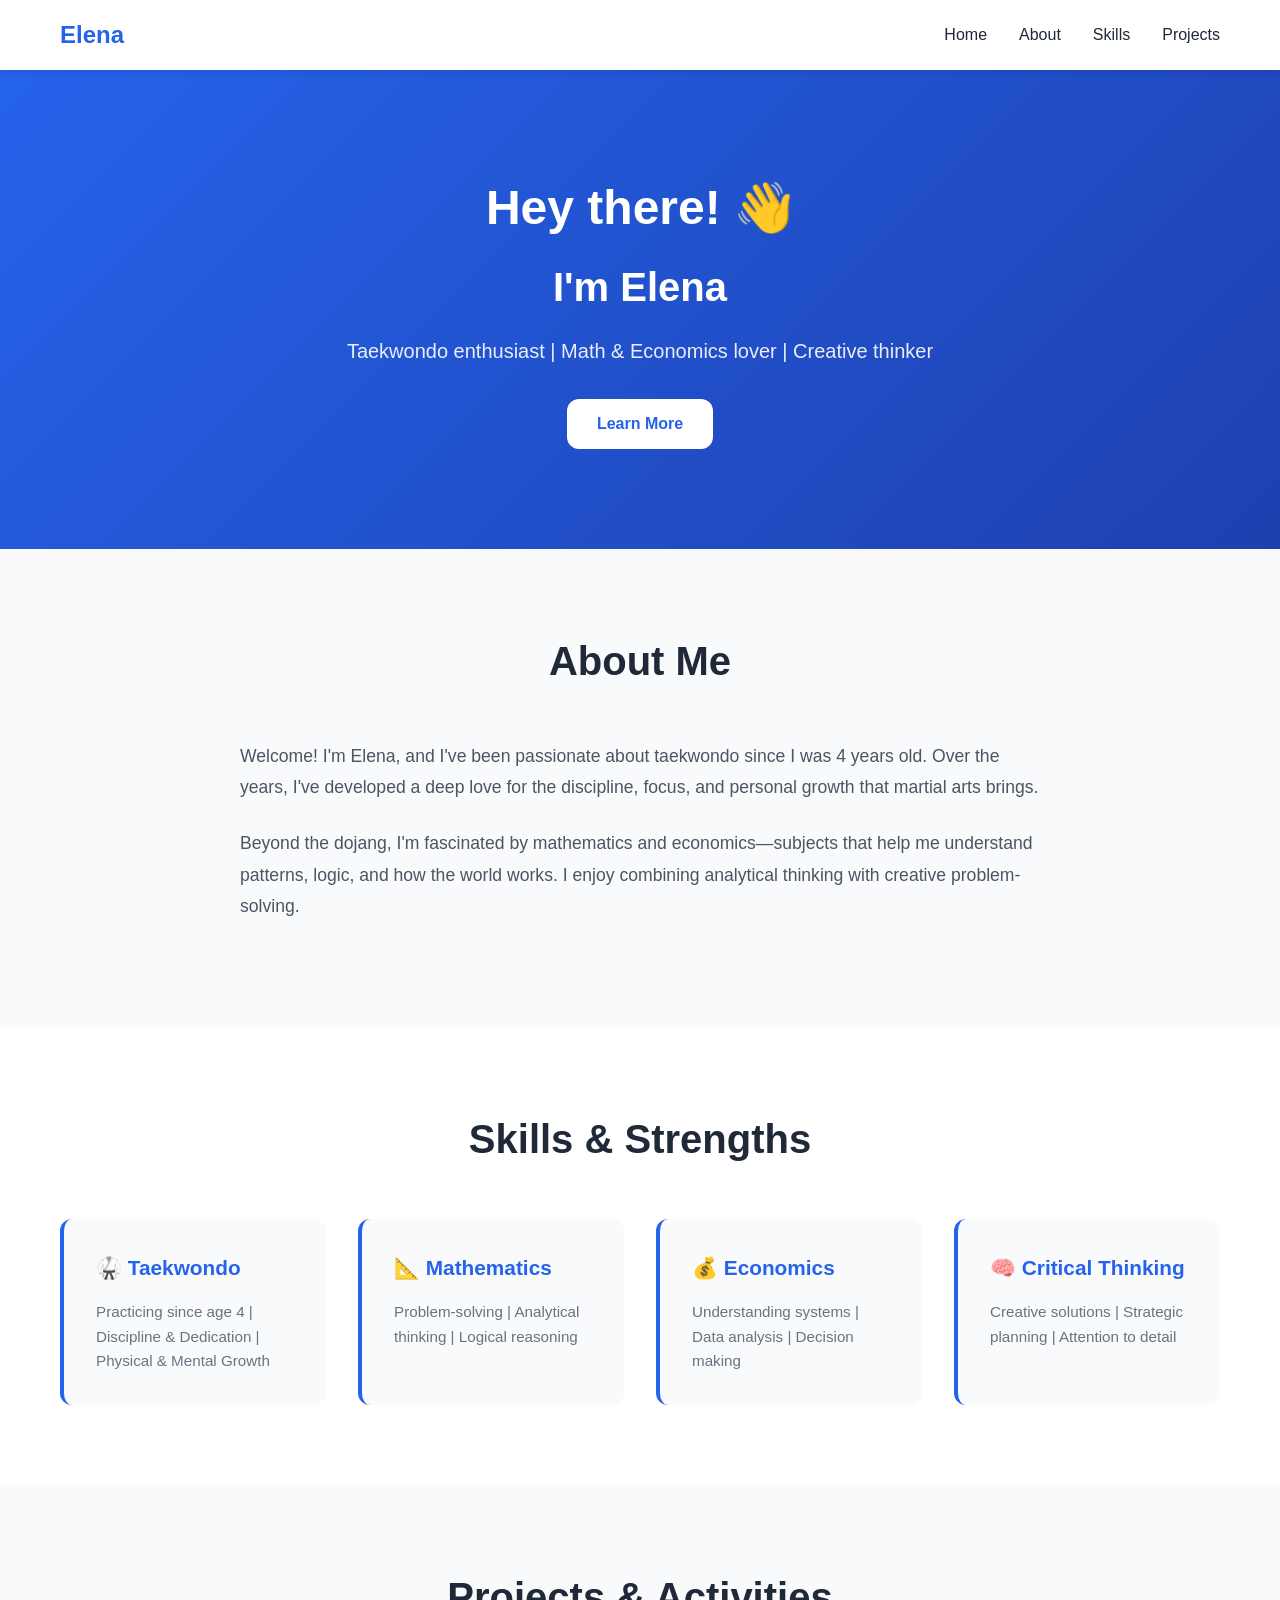
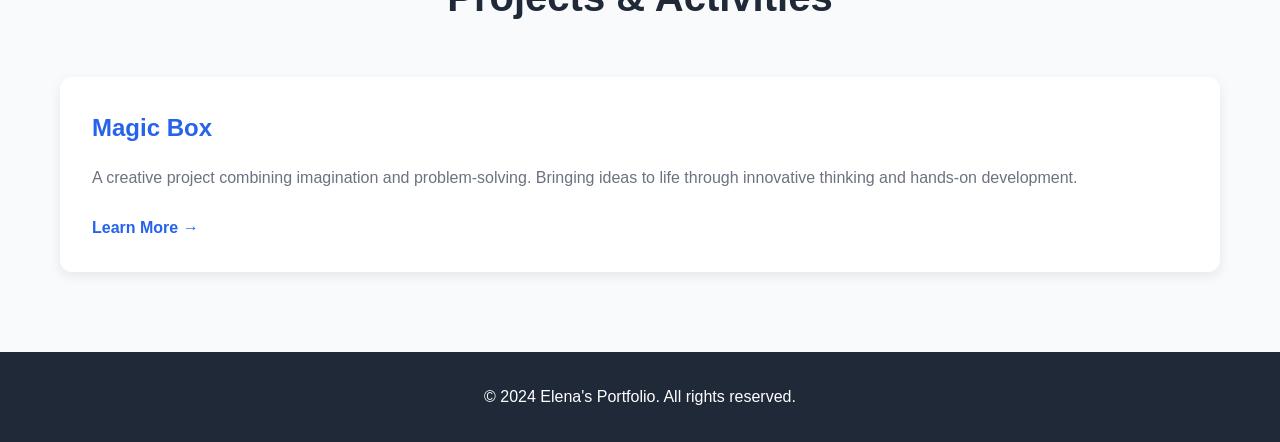
==== index.html @ a6759eb2 "Add Elena's modern portfolio website" ====
<!DOCTYPE html>
<html lang="en">
<head>
    <meta charset="UTF-8">
    <meta name="viewport" content="width=device-width, initial-scale=1.0">
    <title>Elena - Portfolio</title>
    <link rel="stylesheet" href="styles.css">
</head>
<body>
    <nav class="navbar">
        <div class="container">
            <div class="logo">Elena</div>
            <ul class="nav-links">
                <li><a href="#home">Home</a></li>
                <li><a href="#about">About</a></li>
                <li><a href="#skills">Skills</a></li>
                <li><a href="#projects">Projects</a></li>
            </ul>
        </div>
    </nav>

    <section id="home" class="hero">
        <div class="container">
            <div class="hero-content">
                <h1>Hey there! 👋</h1>
                <h2>I'm Elena</h2>
                <p>Taekwondo enthusiast | Math & Economics lover | Creative thinker</p>
                <a href="#about" class="cta-button">Learn More</a>
            </div>
        </div>
    </section>

    <section id="about" class="about">
        <div class="container">
            <h2>About Me</h2>
            <div class="about-content">
                <div class="about-text">
                    <p>Welcome! I'm Elena, and I've been passionate about taekwondo since I was 4 years old. Over the years, I've developed a deep love for the discipline, focus, and personal growth that martial arts brings.</p>
                    <p>Beyond the dojang, I'm fascinated by mathematics and economics—subjects that help me understand patterns, logic, and how the world works. I enjoy combining analytical thinking with creative problem-solving.</p>
                </div>
            </div>
        </div>
    </section>

    <section id="skills" class="skills">
        <div class="container">
            <h2>Skills & Strengths</h2>
            <div class="skills-grid">
                <div class="skill-card">
                    <h3>🥋 Taekwondo</h3>
                    <p>Practicing since age 4 | Discipline & Dedication | Physical & Mental Growth</p>
                </div>
                <div class="skill-card">
                    <h3>📐 Mathematics</h3>
                    <p>Problem-solving | Analytical thinking | Logical reasoning</p>
                </div>
                <div class="skill-card">
                    <h3>💰 Economics</h3>
                    <p>Understanding systems | Data analysis | Decision making</p>
                </div>
                <div class="skill-card">
                    <h3>🧠 Critical Thinking</h3>
                    <p>Creative solutions | Strategic planning | Attention to detail</p>
                </div>
            </div>
        </div>
    </section>

    <section id="projects" class="projects">
        <div class="container">
            <h2>Projects & Activities</h2>
            <div class="projects-grid">
                <div class="project-card">
                    <h3>Magic Box</h3>
                    <p>A creative project combining imagination and problem-solving. Bringing ideas to life through innovative thinking and hands-on development.</p>
                    <a href="#" class="project-link">Learn More →</a>
                </div>
            </div>
        </div>
    </section>

    <footer class="footer">
        <div class="container">
            <p>&copy; 2024 Elena's Portfolio. All rights reserved.</p>
        </div>
    </footer>
</body>
</html>
---- styles.css ----
* {
    margin: 0;
    padding: 0;
    box-sizing: border-box;
}

:root {
    --primary-color: #2563eb;
    --secondary-color: #1e40af;
    --text-color: #1f2937;
    --light-bg: #f9fafb;
    --white: #ffffff;
    --border-radius: 12px;
}

body {
    font-family: 'Segoe UI', Tahoma, Geneva, Verdana, sans-serif;
    line-height: 1.6;
    color: var(--text-color);
    background-color: var(--white);
}

.container {
    max-width: 1200px;
    margin: 0 auto;
    padding: 0 20px;
}

/* Navbar */
.navbar {
    background: var(--white);
    box-shadow: 0 2px 8px rgba(0, 0, 0, 0.1);
    position: sticky;
    top: 0;
    z-index: 100;
}

.navbar .container {
    display: flex;
    justify-content: space-between;
    align-items: center;
    padding: 1rem 20px;
}

.logo {
    font-size: 1.5rem;
    font-weight: bold;
    color: var(--primary-color);
}

.nav-links {
    display: flex;
    list-style: none;
    gap: 2rem;
}

.nav-links a {
    text-decoration: none;
    color: var(--text-color);
    font-weight: 500;
    transition: color 0.3s ease;
}

.nav-links a:hover {
    color: var(--primary-color);
}

/* Hero Section */
.hero {
    background: linear-gradient(135deg, var(--primary-color) 0%, var(--secondary-color) 100%);
    color: var(--white);
    padding: 100px 20px;
    text-align: center;
}

.hero-content h1 {
    font-size: 3rem;
    margin-bottom: 0.5rem;
    animation: fadeInUp 0.8s ease;
}

.hero-content h2 {
    font-size: 2.5rem;
    margin-bottom: 1rem;
    animation: fadeInUp 0.8s ease 0.2s backwards;
}

.hero-content p {
    font-size: 1.25rem;
    margin-bottom: 2rem;
    animation: fadeInUp 0.8s ease 0.4s backwards;
    opacity: 0.9;
}

.cta-button {
    display: inline-block;
    background: var(--white);
    color: var(--primary-color);
    padding: 12px 30px;
    border-radius: var(--border-radius);
    text-decoration: none;
    font-weight: 600;
    transition: transform 0.3s ease, box-shadow 0.3s ease;
    animation: fadeInUp 0.8s ease 0.6s backwards;
}

.cta-button:hover {
    transform: translateY(-3px);
    box-shadow: 0 10px 20px rgba(0, 0, 0, 0.2);
}

/* About Section */
.about {
    padding: 80px 20px;
    background: var(--light-bg);
}

.about h2,
.skills h2,
.projects h2 {
    font-size: 2.5rem;
    margin-bottom: 3rem;
    text-align: center;
    color: var(--text-color);
}

.about-content {
    max-width: 800px;
    margin: 0 auto;
}

.about-text p {
    font-size: 1.1rem;
    margin-bottom: 1.5rem;
    line-height: 1.8;
    color: #4b5563;
}

/* Skills Section */
.skills {
    padding: 80px 20px;
    background: var(--white);
}

.skills-grid {
    display: grid;
    grid-template-columns: repeat(auto-fit, minmax(250px, 1fr));
    gap: 2rem;
}

.skill-card {
    background: var(--light-bg);
    padding: 2rem;
    border-radius: var(--border-radius);
    border-left: 4px solid var(--primary-color);
    transition: transform 0.3s ease, box-shadow 0.3s ease;
}

.skill-card:hover {
    transform: translateY(-5px);
    box-shadow: 0 10px 30px rgba(0, 0, 0, 0.1);
}

.skill-card h3 {
    color: var(--primary-color);
    margin-bottom: 1rem;
    font-size: 1.3rem;
}

.skill-card p {
    color: #6b7280;
    font-size: 0.95rem;
    line-height: 1.6;
}

/* Projects Section */
.projects {
    padding: 80px 20px;
    background: var(--light-bg);
}

.projects-grid {
    display: grid;
    grid-template-columns: repeat(auto-fit, minmax(300px, 1fr));
    gap: 2rem;
}

.project-card {
    background: var(--white);
    padding: 2rem;
    border-radius: var(--border-radius);
    box-shadow: 0 4px 12px rgba(0, 0, 0, 0.08);
    transition: transform 0.3s ease, box-shadow 0.3s ease;
}

.project-card:hover {
    transform: translateY(-8px);
    box-shadow: 0 12px 24px rgba(0, 0, 0, 0.15);
}

.project-card h3 {
    color: var(--primary-color);
    margin-bottom: 1rem;
    font-size: 1.5rem;
}

.project-card p {
    color: #6b7280;
    margin-bottom: 1.5rem;
    line-height: 1.7;
}

.project-link {
    color: var(--primary-color);
    text-decoration: none;
    font-weight: 600;
    transition: color 0.3s ease;
}

.project-link:hover {
    color: var(--secondary-color);
}

/* Footer */
.footer {
    background: var(--text-color);
    color: var(--white);
    text-align: center;
    padding: 2rem 20px;
}

/* Animations */
@keyframes fadeInUp {
    from {
        opacity: 0;
        transform: translateY(30px);
    }
    to {
        opacity: 1;
        transform: translateY(0);
    }
}

/* Responsive */
@media (max-width: 768px) {
    .nav-links {
        gap: 1rem;
    }

    .hero-content h1 {
        font-size: 2rem;
    }

    .hero-content h2 {
        font-size: 1.5rem;
    }

    .about h2,
    .skills h2,
    .projects h2 {
        font-size: 2rem;
    }

    .skills-grid,
    .projects-grid {
        grid-template-columns: 1fr;
    }
}
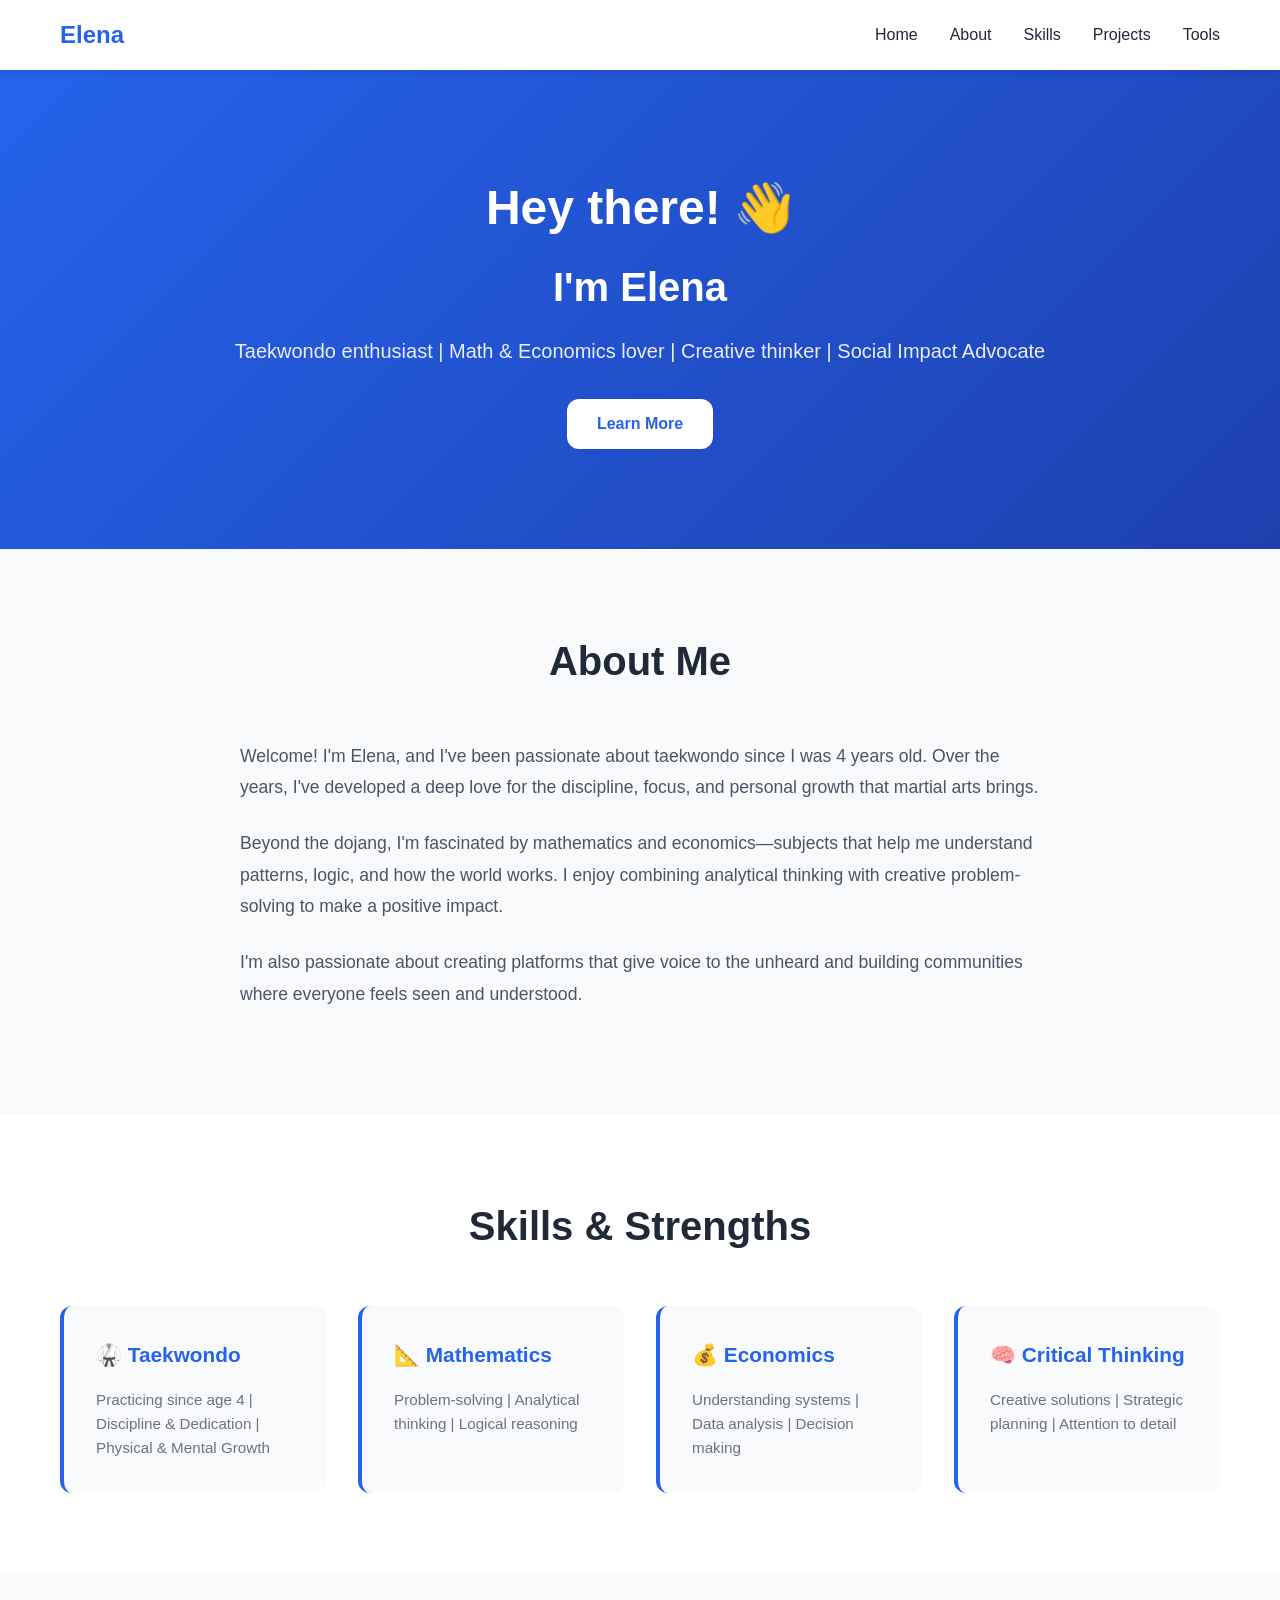
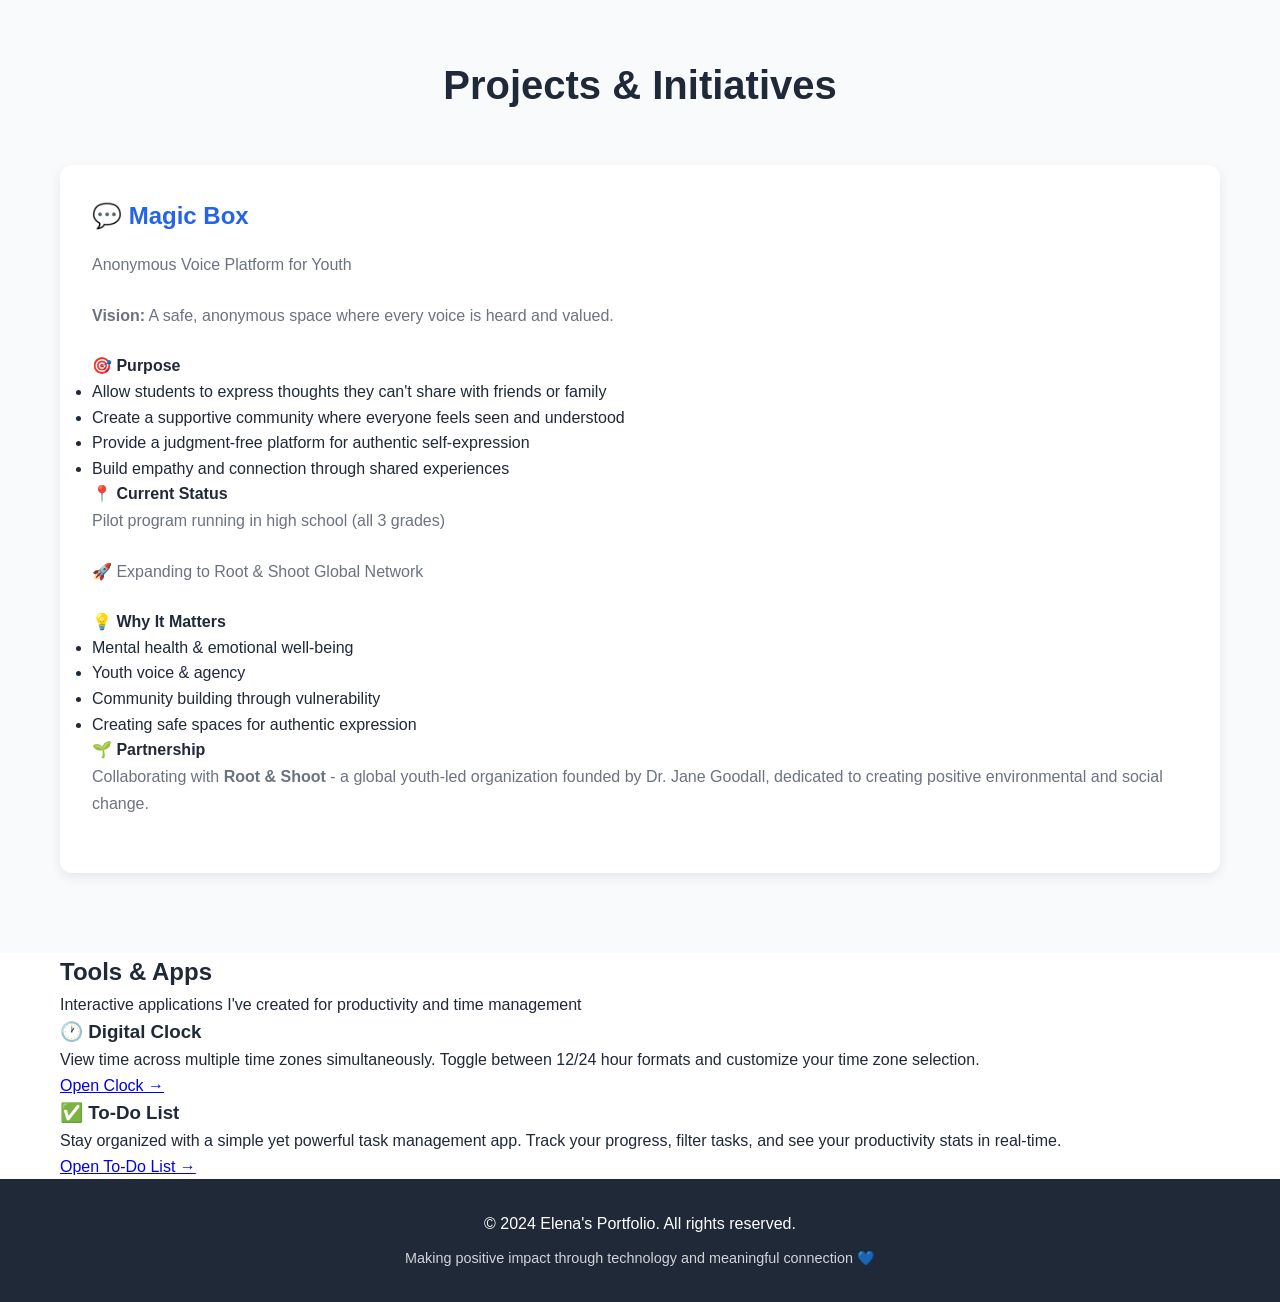
==== commit 0d927d94: "Update portfolio with detailed Magic Box project description and add tools section" ====
--- a/index.html
+++ b/index.html
@@ -15,6 +15,7 @@
                 <li><a href="#about">About</a></li>
                 <li><a href="#skills">Skills</a></li>
                 <li><a href="#projects">Projects</a></li>
+                <li><a href="#tools">Tools</a></li>
             </ul>
         </div>
     </nav>
@@ -24,7 +25,7 @@
             <div class="hero-content">
                 <h1>Hey there! 👋</h1>
                 <h2>I'm Elena</h2>
-                <p>Taekwondo enthusiast | Math & Economics lover | Creative thinker</p>
+                <p>Taekwondo enthusiast | Math & Economics lover | Creative thinker | Social Impact Advocate</p>
                 <a href="#about" class="cta-button">Learn More</a>
             </div>
         </div>
@@ -36,7 +37,8 @@
             <div class="about-content">
                 <div class="about-text">
                     <p>Welcome! I'm Elena, and I've been passionate about taekwondo since I was 4 years old. Over the years, I've developed a deep love for the discipline, focus, and personal growth that martial arts brings.</p>
-                    <p>Beyond the dojang, I'm fascinated by mathematics and economics—subjects that help me understand patterns, logic, and how the world works. I enjoy combining analytical thinking with creative problem-solving.</p>
+                    <p>Beyond the dojang, I'm fascinated by mathematics and economics—subjects that help me understand patterns, logic, and how the world works. I enjoy combining analytical thinking with creative problem-solving to make a positive impact.</p>
+                    <p>I'm also passionate about creating platforms that give voice to the unheard and building communities where everyone feels seen and understood.</p>
                 </div>
             </div>
         </div>
@@ -68,12 +70,64 @@
 
     <section id="projects" class="projects">
         <div class="container">
-            <h2>Projects & Activities</h2>
+            <h2>Projects & Initiatives</h2>
             <div class="projects-grid">
                 <div class="project-card">
-                    <h3>Magic Box</h3>
-                    <p>A creative project combining imagination and problem-solving. Bringing ideas to life through innovative thinking and hands-on development.</p>
-                    <a href="#" class="project-link">Learn More →</a>
+                    <h3>💬 Magic Box</h3>
+                    <div class="project-content">
+                        <p class="project-subtitle">Anonymous Voice Platform for Youth</p>
+                        <p><strong>Vision:</strong> A safe, anonymous space where every voice is heard and valued.</p>
+                        
+                        <div class="project-section">
+                            <h4>🎯 Purpose</h4>
+                            <ul class="project-list">
+                                <li>Allow students to express thoughts they can't share with friends or family</li>
+                                <li>Create a supportive community where everyone feels seen and understood</li>
+                                <li>Provide a judgment-free platform for authentic self-expression</li>
+                                <li>Build empathy and connection through shared experiences</li>
+                            </ul>
+                        </div>
+
+                        <div class="project-section">
+                            <h4>📍 Current Status</h4>
+                            <p>Pilot program running in high school (all 3 grades)</p>
+                            <p class="status-badge">🚀 Expanding to Root & Shoot Global Network</p>
+                        </div>
+
+                        <div class="project-section">
+                            <h4>💡 Why It Matters</h4>
+                            <ul class="project-list">
+                                <li>Mental health & emotional well-being</li>
+                                <li>Youth voice & agency</li>
+                                <li>Community building through vulnerability</li>
+                                <li>Creating safe spaces for authentic expression</li>
+                            </ul>
+                        </div>
+
+                        <div class="project-section">
+                            <h4>🌱 Partnership</h4>
+                            <p>Collaborating with <strong>Root & Shoot</strong> - a global youth-led organization founded by Dr. Jane Goodall, dedicated to creating positive environmental and social change.</p>
+                        </div>
+                    </div>
+                </div>
+            </div>
+        </div>
+    </section>
+
+    <section id="tools" class="tools">
+        <div class="container">
+            <h2>Tools & Apps</h2>
+            <p class="section-description">Interactive applications I've created for productivity and time management</p>
+            <div class="tools-grid">
+                <div class="tool-card">
+                    <h3>🕐 Digital Clock</h3>
+                    <p>View time across multiple time zones simultaneously. Toggle between 12/24 hour formats and customize your time zone selection.</p>
+                    <a href="clock.html" class="tool-link">Open Clock →</a>
+                </div>
+                <div class="tool-card">
+                    <h3>✅ To-Do List</h3>
+                    <p>Stay organized with a simple yet powerful task management app. Track your progress, filter tasks, and see your productivity stats in real-time.</p>
+                    <a href="todo.html" class="tool-link">Open To-Do List →</a>
                 </div>
             </div>
         </div>
@@ -82,7 +136,8 @@
     <footer class="footer">
         <div class="container">
             <p>&copy; 2024 Elena's Portfolio. All rights reserved.</p>
+            <p style="margin-top: 10px; font-size: 0.9rem; opacity: 0.8;">Making positive impact through technology and meaningful connection 💙</p>
         </div>
     </footer>
 </body>
-</html>+</html>
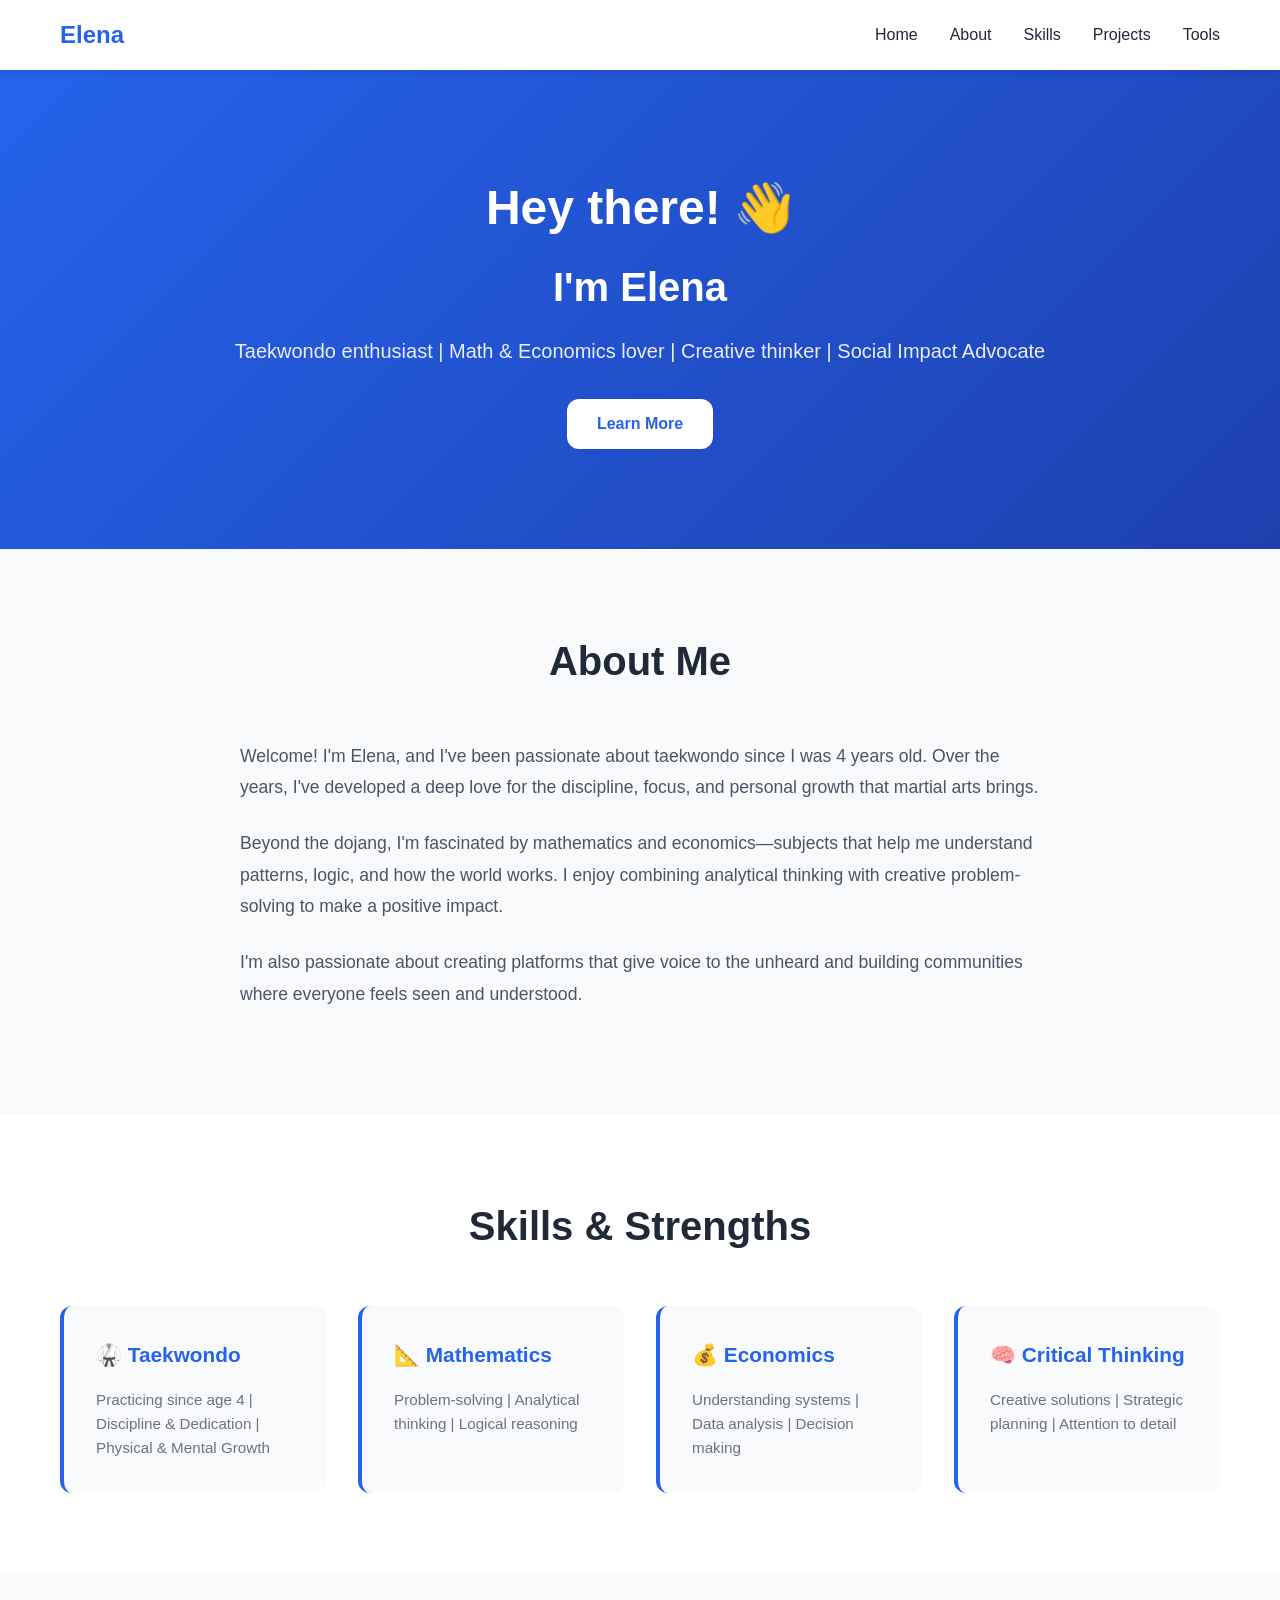
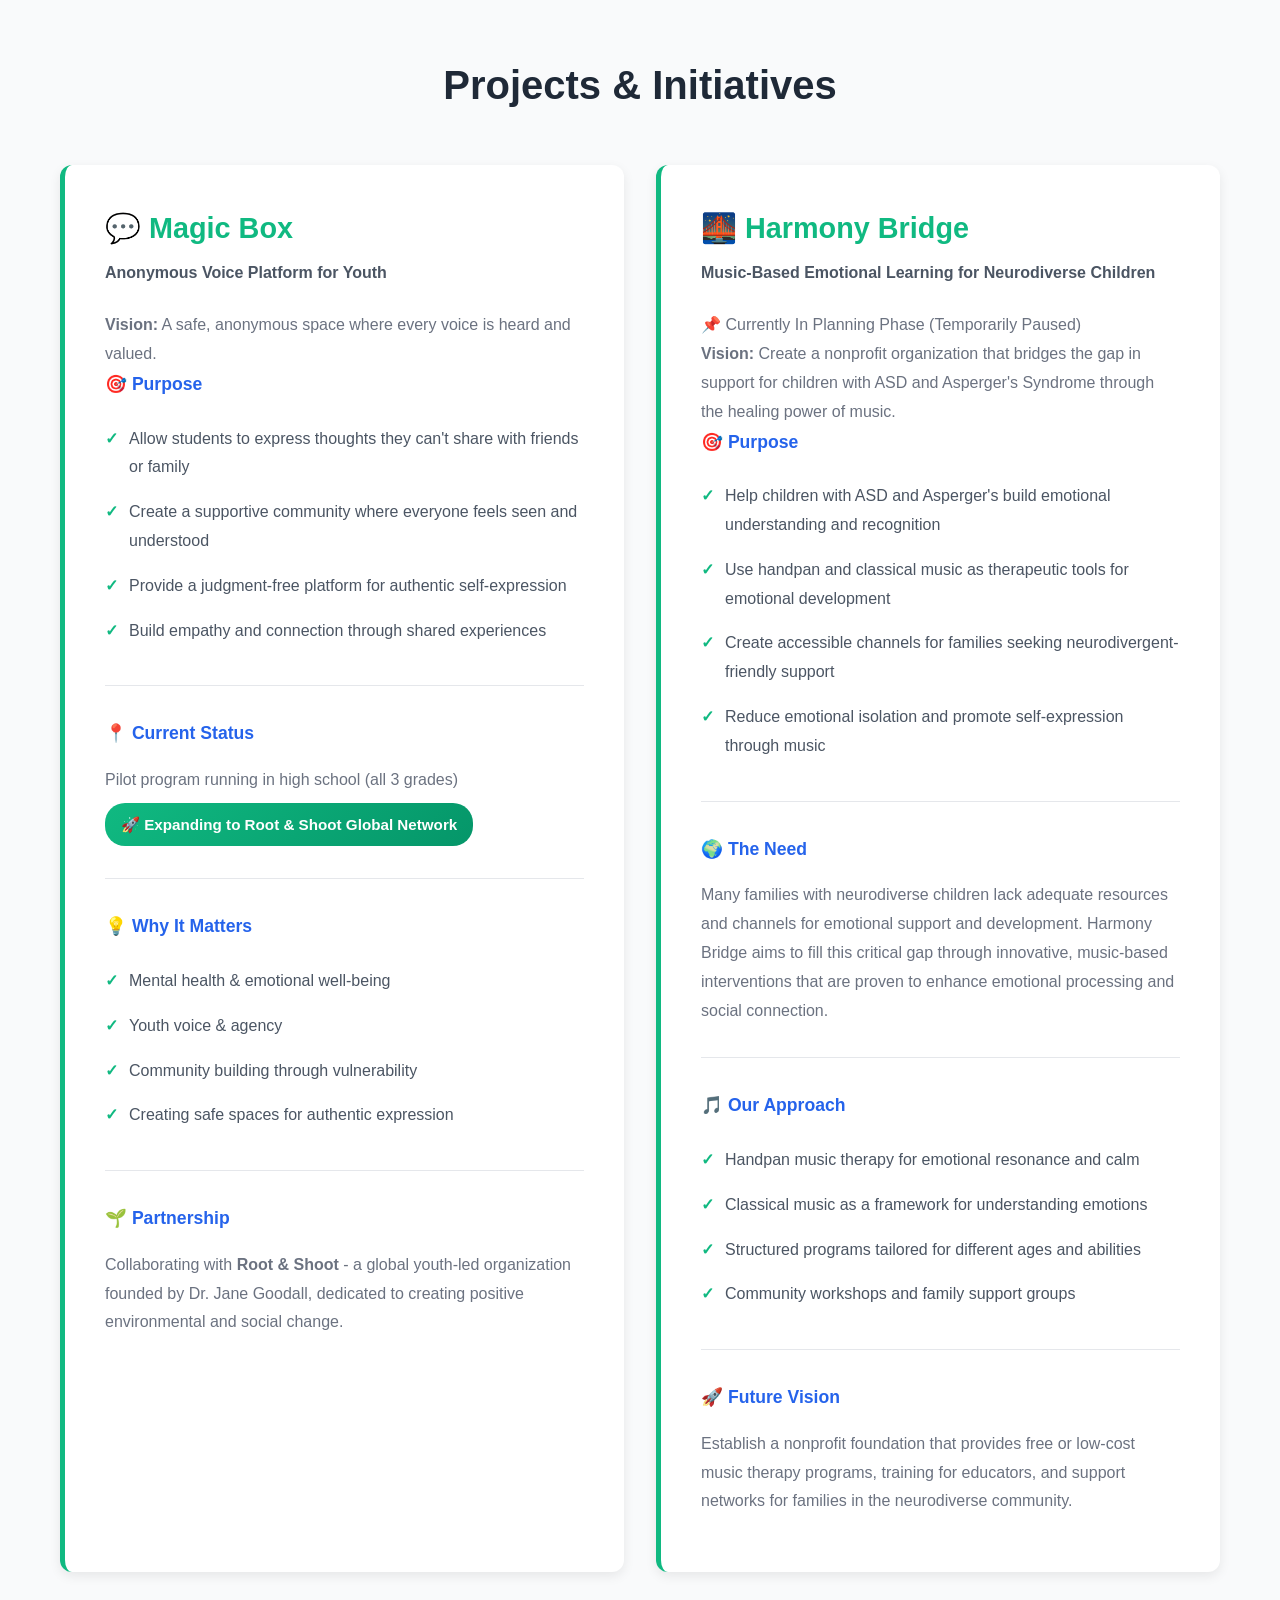
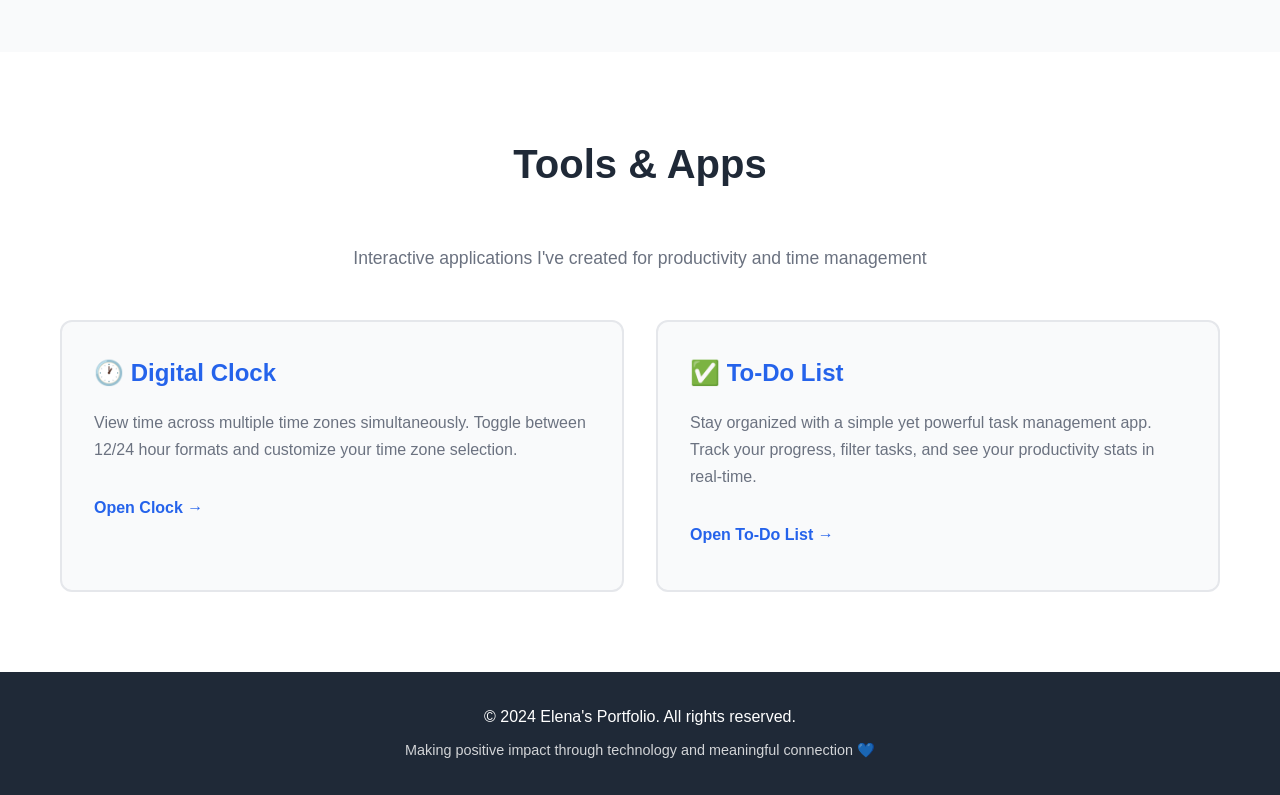
==== commit aa1e2bc7: "Add Harmony Bridge project to portfolio" ====
--- a/index.html
+++ b/index.html
@@ -110,6 +110,45 @@
                         </div>
                     </div>
                 </div>
+
+                <div class="project-card incubating">
+                    <h3>🌉 Harmony Bridge</h3>
+                    <div class="project-content">
+                        <p class="project-subtitle">Music-Based Emotional Learning for Neurodiverse Children</p>
+                        <p class="incubating-badge">📌 Currently In Planning Phase (Temporarily Paused)</p>
+                        <p><strong>Vision:</strong> Create a nonprofit organization that bridges the gap in support for children with ASD and Asperger's Syndrome through the healing power of music.</p>
+                        
+                        <div class="project-section">
+                            <h4>🎯 Purpose</h4>
+                            <ul class="project-list">
+                                <li>Help children with ASD and Asperger's build emotional understanding and recognition</li>
+                                <li>Use handpan and classical music as therapeutic tools for emotional development</li>
+                                <li>Create accessible channels for families seeking neurodivergent-friendly support</li>
+                                <li>Reduce emotional isolation and promote self-expression through music</li>
+                            </ul>
+                        </div>
+
+                        <div class="project-section">
+                            <h4>🌍 The Need</h4>
+                            <p>Many families with neurodiverse children lack adequate resources and channels for emotional support and development. Harmony Bridge aims to fill this critical gap through innovative, music-based interventions that are proven to enhance emotional processing and social connection.</p>
+                        </div>
+
+                        <div class="project-section">
+                            <h4>🎵 Our Approach</h4>
+                            <ul class="project-list">
+                                <li>Handpan music therapy for emotional resonance and calm</li>
+                                <li>Classical music as a framework for understanding emotions</li>
+                                <li>Structured programs tailored for different ages and abilities</li>
+                                <li>Community workshops and family support groups</li>
+                            </ul>
+                        </div>
+
+                        <div class="project-section">
+                            <h4>🚀 Future Vision</h4>
+                            <p>Establish a nonprofit foundation that provides free or low-cost music therapy programs, training for educators, and support networks for families in the neurodiverse community.</p>
+                        </div>
+                    </div>
+                </div>
             </div>
         </div>
     </section>
--- a/styles.css
+++ b/styles.css
@@ -11,6 +11,7 @@
     --light-bg: #f9fafb;
     --white: #ffffff;
     --border-radius: 12px;
+    --accent-green: #10b981;
 }
 
 body {
@@ -117,7 +118,8 @@
 
 .about h2,
 .skills h2,
-.projects h2 {
+.projects h2,
+.tools h2 {
     font-size: 2.5rem;
     margin-bottom: 3rem;
     text-align: center;
@@ -187,10 +189,11 @@
 
 .project-card {
     background: var(--white);
-    padding: 2rem;
+    padding: 2.5rem;
     border-radius: var(--border-radius);
     box-shadow: 0 4px 12px rgba(0, 0, 0, 0.08);
     transition: transform 0.3s ease, box-shadow 0.3s ease;
+    border-left: 5px solid var(--accent-green);
 }
 
 .project-card:hover {
@@ -199,26 +202,149 @@
 }
 
 .project-card h3 {
+    color: var(--accent-green);
+    margin-bottom: 0.5rem;
+    font-size: 1.8rem;
+}
+
+.project-subtitle {
+    color: var(--primary-color);
+    font-size: 1.1rem;
+    font-weight: 600;
+    margin-bottom: 1.5rem;
+}
+
+.project-content {
+    color: #6b7280;
+    line-height: 1.8;
+}
+
+.project-content > p:first-of-type {
+    margin-bottom: 1.5rem;
+    color: #4b5563;
+    font-size: 1rem;
+}
+
+.project-section {
+    margin-bottom: 2rem;
+    padding-bottom: 2rem;
+    border-bottom: 1px solid #e5e7eb;
+}
+
+.project-section:last-of-type {
+    border-bottom: none;
+    margin-bottom: 1rem;
+    padding-bottom: 0;
+}
+
+.project-section h4 {
+    color: var(--primary-color);
+    margin-bottom: 1rem;
+    font-size: 1.1rem;
+}
+
+.project-list {
+    list-style: none;
+    padding-left: 0;
+}
+
+.project-list li {
+    padding: 0.5rem 0;
+    padding-left: 1.5rem;
+    position: relative;
+    color: #4b5563;
+}
+
+.project-list li:before {
+    content: "✓";
+    position: absolute;
+    left: 0;
+    color: var(--accent-green);
+    font-weight: bold;
+}
+
+.status-badge {
+    display: inline-block;
+    background: linear-gradient(135deg, var(--accent-green) 0%, #059669 100%);
+    color: white;
+    padding: 0.5rem 1rem;
+    border-radius: 20px;
+    font-size: 0.95rem;
+    font-weight: 600;
+    margin-top: 0.5rem;
+}
+
+.project-link {
+    display: inline-block;
+    color: var(--primary-color);
+    text-decoration: none;
+    font-weight: 600;
+    transition: color 0.3s ease;
+    margin-top: 1rem;
+}
+
+.project-link:hover {
+    color: var(--secondary-color);
+}
+
+/* Tools Section */
+.tools {
+    padding: 80px 20px;
+    background: var(--white);
+}
+
+.section-description {
+    text-align: center;
+    font-size: 1.1rem;
+    color: #6b7280;
+    margin-bottom: 3rem;
+}
+
+.tools-grid {
+    display: grid;
+    grid-template-columns: repeat(auto-fit, minmax(300px, 1fr));
+    gap: 2rem;
+}
+
+.tool-card {
+    background: var(--light-bg);
+    padding: 2rem;
+    border-radius: var(--border-radius);
+    border: 2px solid #e5e7eb;
+    transition: all 0.3s ease;
+}
+
+.tool-card:hover {
+    border-color: var(--primary-color);
+    box-shadow: 0 8px 20px rgba(37, 99, 235, 0.15);
+    transform: translateY(-5px);
+}
+
+.tool-card h3 {
     color: var(--primary-color);
     margin-bottom: 1rem;
     font-size: 1.5rem;
 }
 
-.project-card p {
+.tool-card p {
     color: #6b7280;
     margin-bottom: 1.5rem;
     line-height: 1.7;
 }
 
-.project-link {
+.tool-link {
+    display: inline-block;
     color: var(--primary-color);
     text-decoration: none;
     font-weight: 600;
-    transition: color 0.3s ease;
-}
-
-.project-link:hover {
+    transition: all 0.3s ease;
+    padding: 8px 0;
+    border-bottom: 2px solid transparent;
+}
+
+.tool-link:hover {
     color: var(--secondary-color);
+    border-bottom-color: var(--secondary-color);
 }
 
 /* Footer */
@@ -229,6 +355,10 @@
     padding: 2rem 20px;
 }
 
+.footer p {
+    margin: 0;
+}
+
 /* Animations */
 @keyframes fadeInUp {
     from {
@@ -245,6 +375,7 @@
 @media (max-width: 768px) {
     .nav-links {
         gap: 1rem;
+        font-size: 0.9rem;
     }
 
     .hero-content h1 {
@@ -257,12 +388,23 @@
 
     .about h2,
     .skills h2,
-    .projects h2 {
+    .projects h2,
+    .tools h2 {
         font-size: 2rem;
     }
 
     .skills-grid,
-    .projects-grid {
+    .projects-grid,
+    .tools-grid {
         grid-template-columns: 1fr;
     }
-}+
+    .project-section {
+        margin-bottom: 1.5rem;
+        padding-bottom: 1.5rem;
+    }
+
+    .project-card {
+        padding: 1.5rem;
+    }
+}
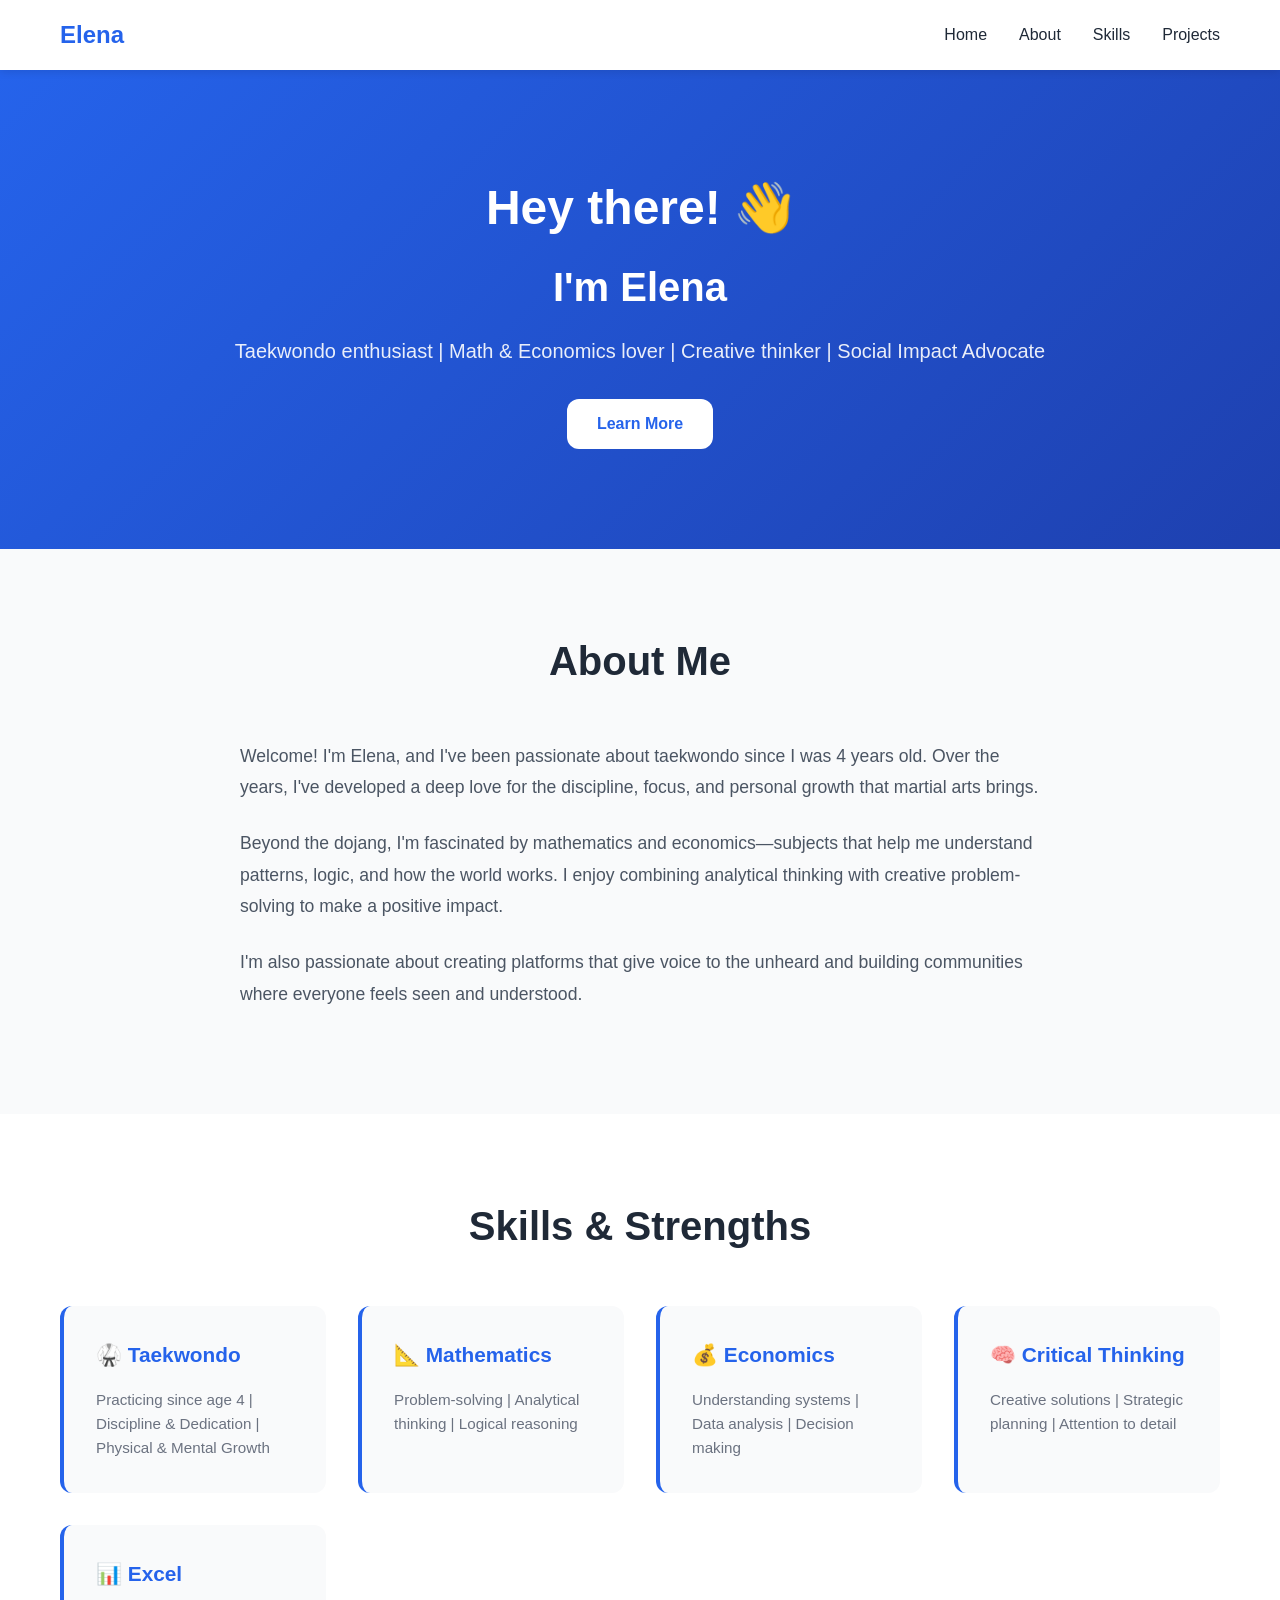
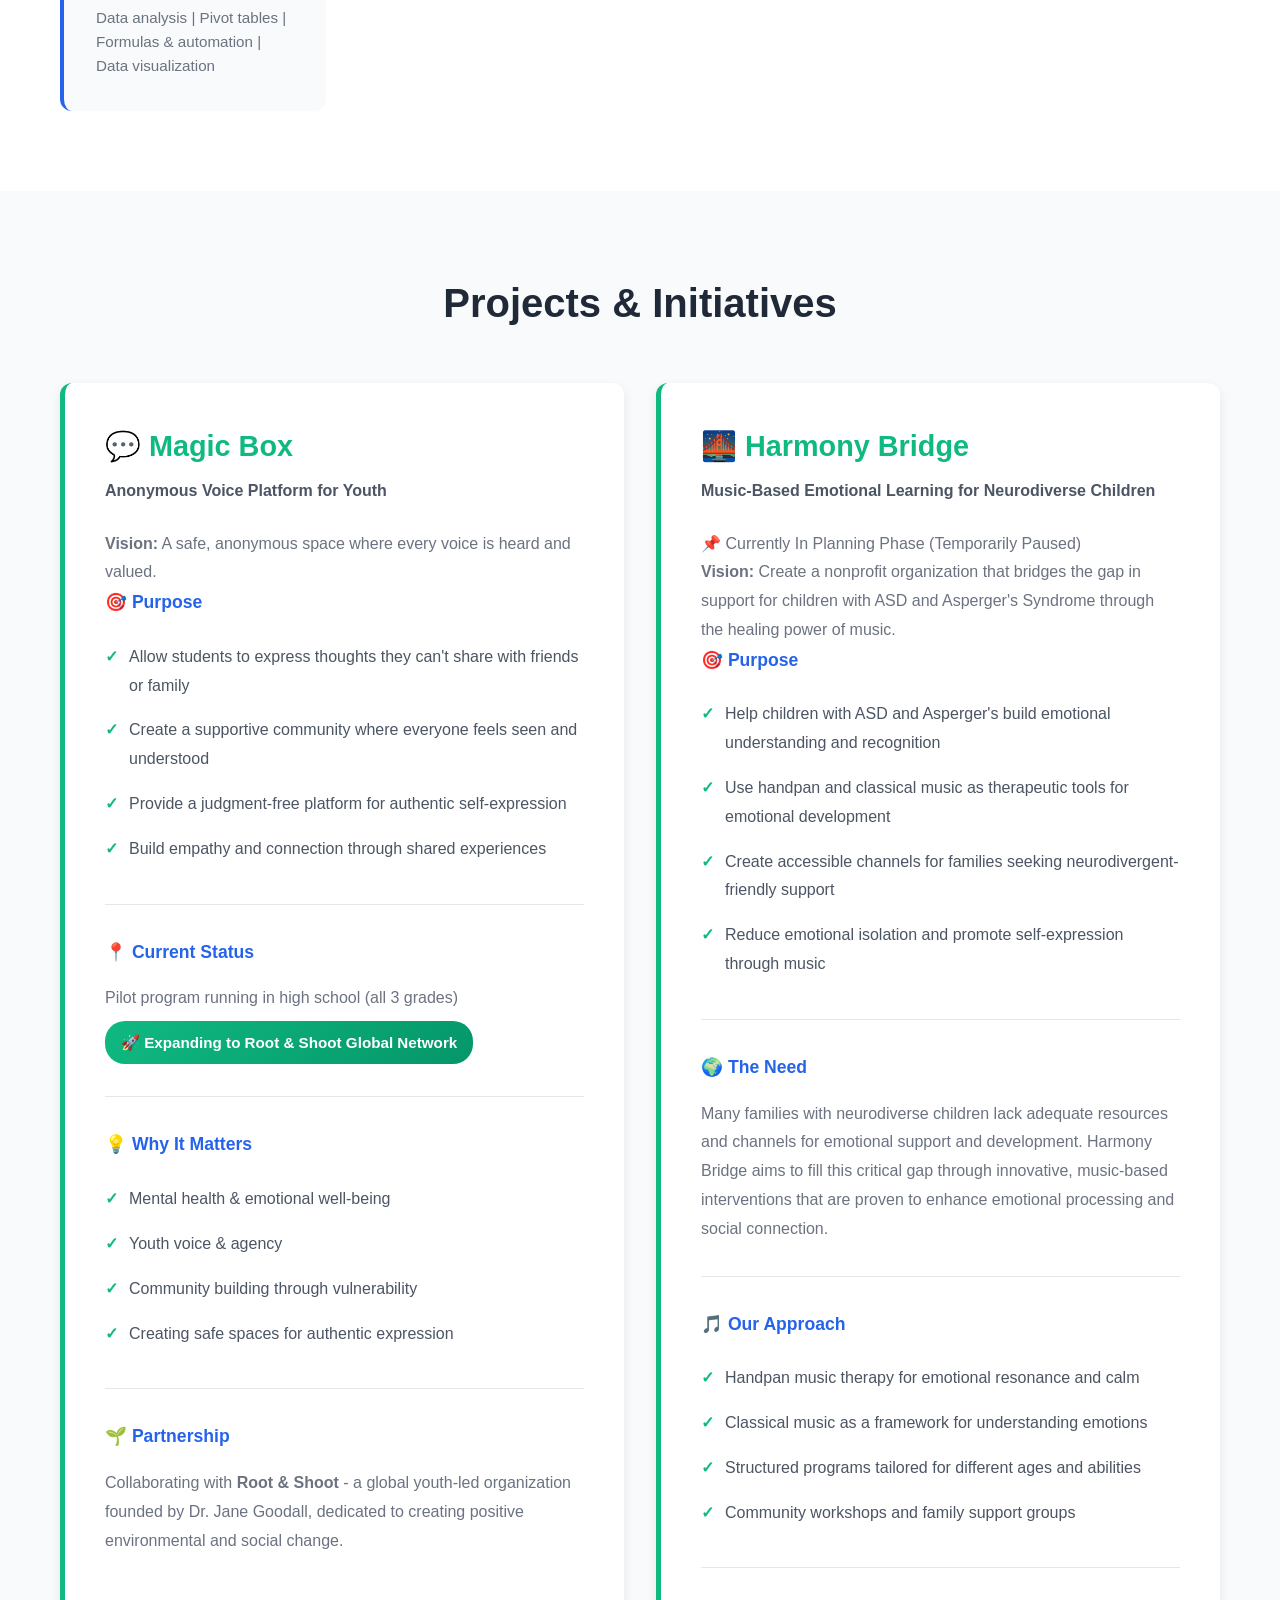
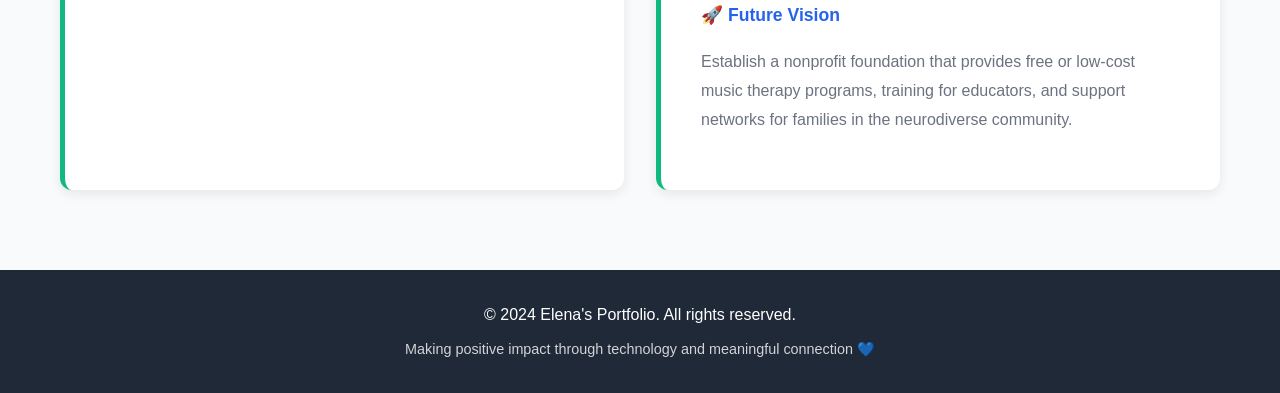
==== commit 0d8c4ef7: "Remove Tools section and add Excel skill" ====
--- a/index.html
+++ b/index.html
@@ -15,7 +15,6 @@
                 <li><a href="#about">About</a></li>
                 <li><a href="#skills">Skills</a></li>
                 <li><a href="#projects">Projects</a></li>
-                <li><a href="#tools">Tools</a></li>
             </ul>
         </div>
     </nav>
@@ -63,6 +62,10 @@
                 <div class="skill-card">
                     <h3>🧠 Critical Thinking</h3>
                     <p>Creative solutions | Strategic planning | Attention to detail</p>
+                </div>
+                <div class="skill-card">
+                    <h3>📊 Excel</h3>
+                    <p>Data analysis | Pivot tables | Formulas & automation | Data visualization</p>
                 </div>
             </div>
         </div>
@@ -153,25 +156,6 @@
         </div>
     </section>
 
-    <section id="tools" class="tools">
-        <div class="container">
-            <h2>Tools & Apps</h2>
-            <p class="section-description">Interactive applications I've created for productivity and time management</p>
-            <div class="tools-grid">
-                <div class="tool-card">
-                    <h3>🕐 Digital Clock</h3>
-                    <p>View time across multiple time zones simultaneously. Toggle between 12/24 hour formats and customize your time zone selection.</p>
-                    <a href="clock.html" class="tool-link">Open Clock →</a>
-                </div>
-                <div class="tool-card">
-                    <h3>✅ To-Do List</h3>
-                    <p>Stay organized with a simple yet powerful task management app. Track your progress, filter tasks, and see your productivity stats in real-time.</p>
-                    <a href="todo.html" class="tool-link">Open To-Do List →</a>
-                </div>
-            </div>
-        </div>
-    </section>
-
     <footer class="footer">
         <div class="container">
             <p>&copy; 2024 Elena's Portfolio. All rights reserved.</p>
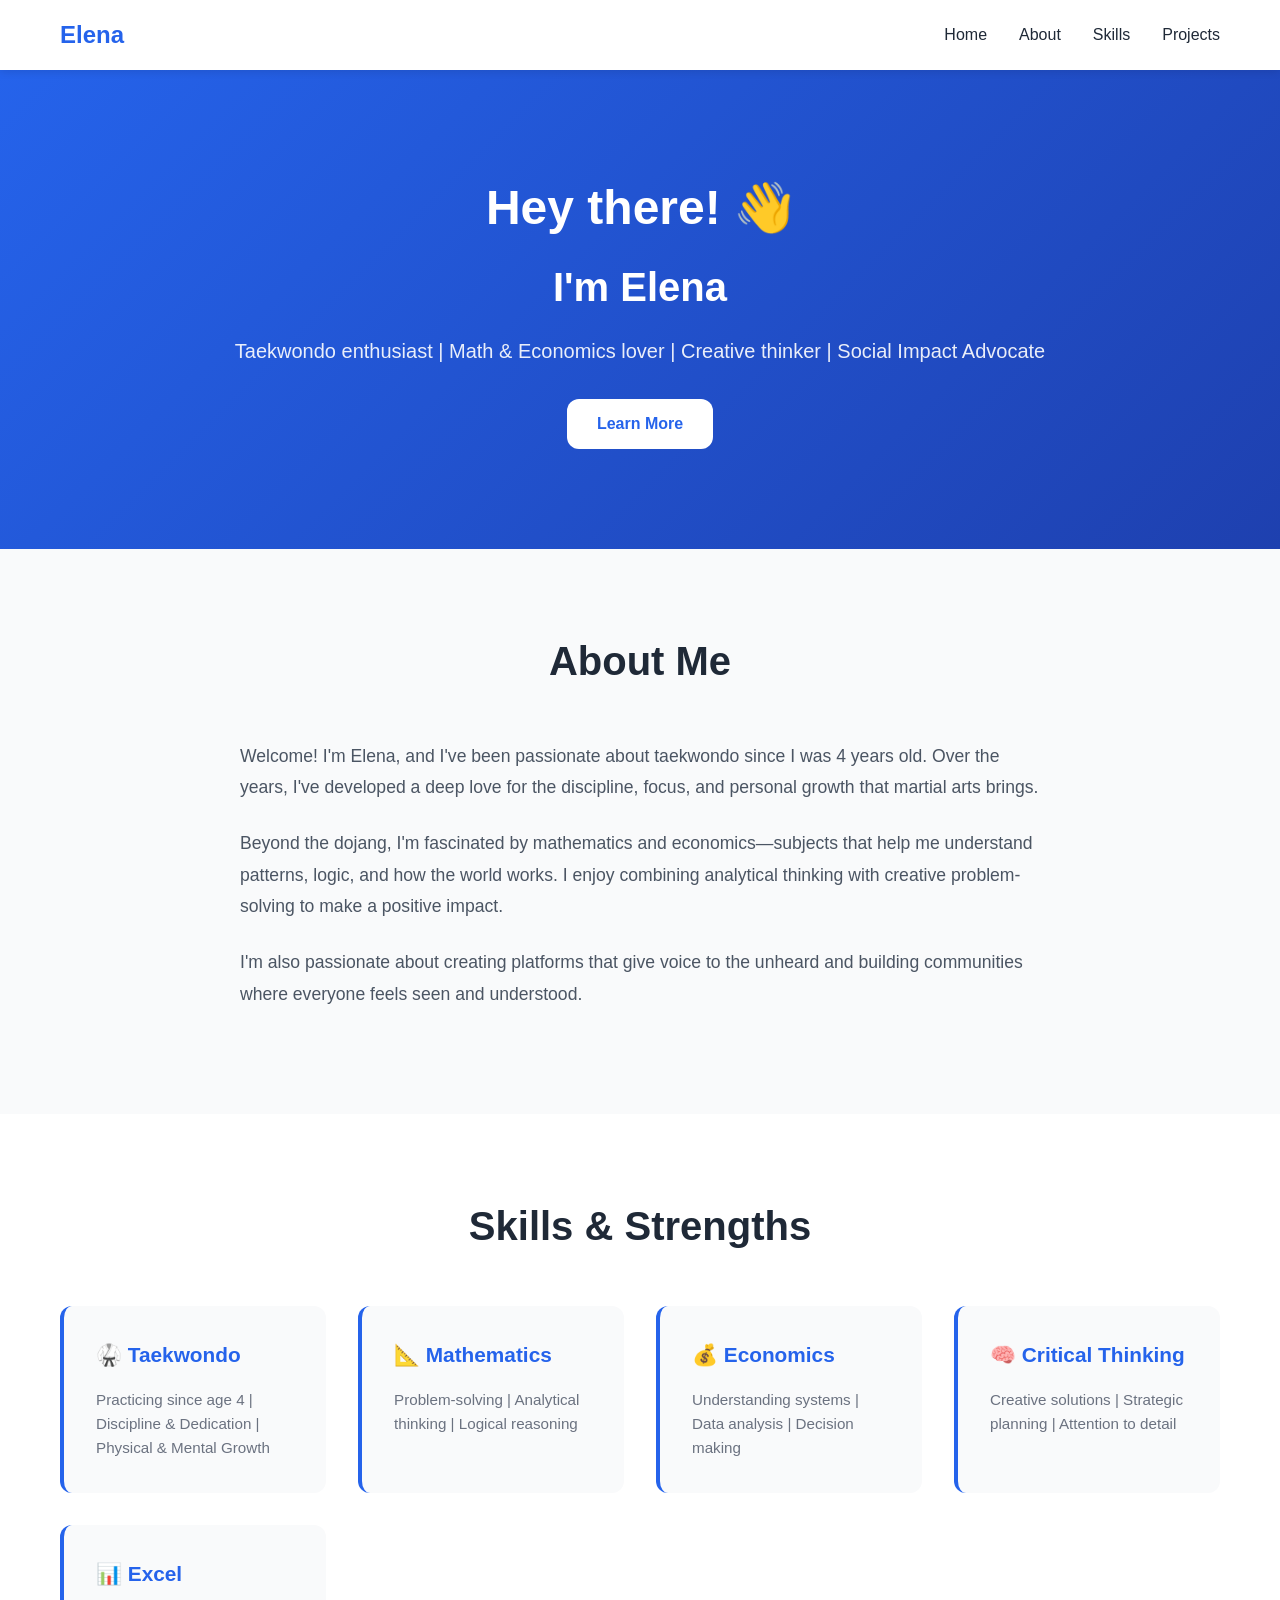
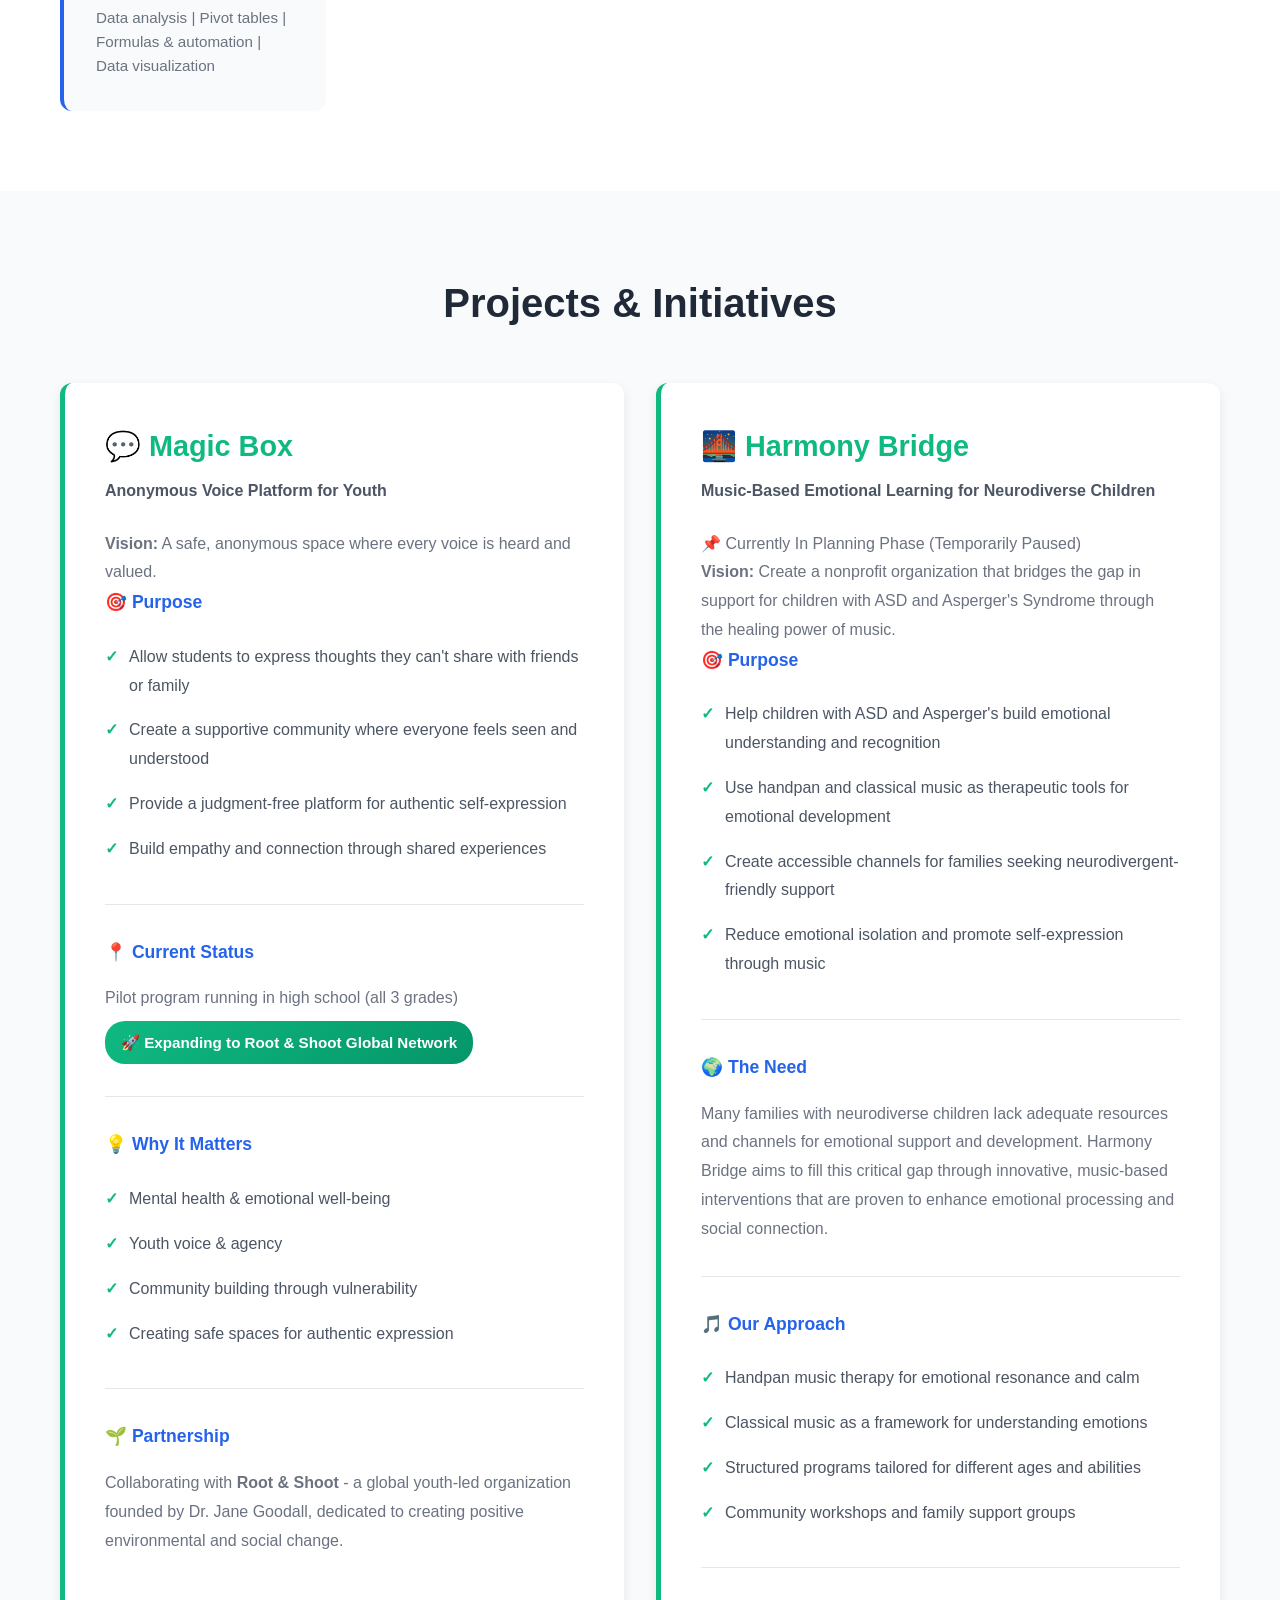
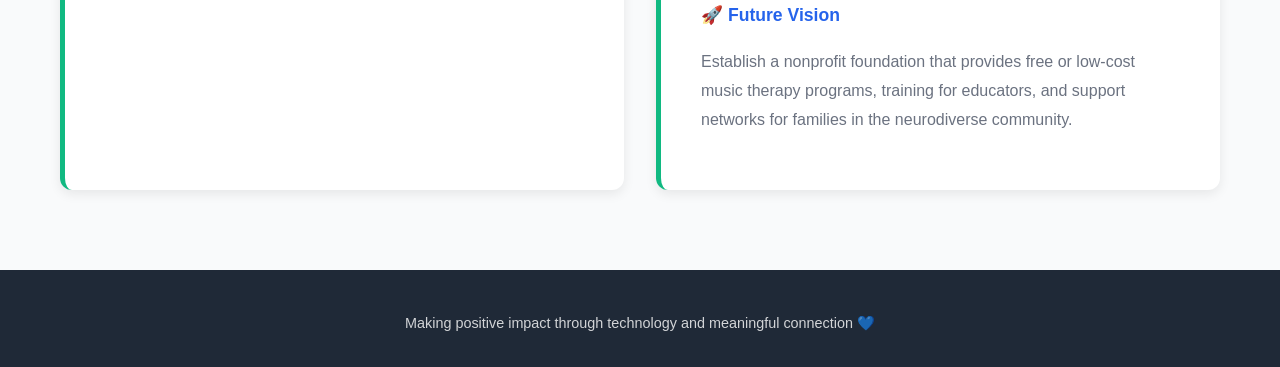
==== commit 586ddfc4: "Remove copyright information from footer" ====
--- a/index.html
+++ b/index.html
@@ -158,7 +158,6 @@
 
     <footer class="footer">
         <div class="container">
-            <p>&copy; 2024 Elena's Portfolio. All rights reserved.</p>
             <p style="margin-top: 10px; font-size: 0.9rem; opacity: 0.8;">Making positive impact through technology and meaningful connection 💙</p>
         </div>
     </footer>
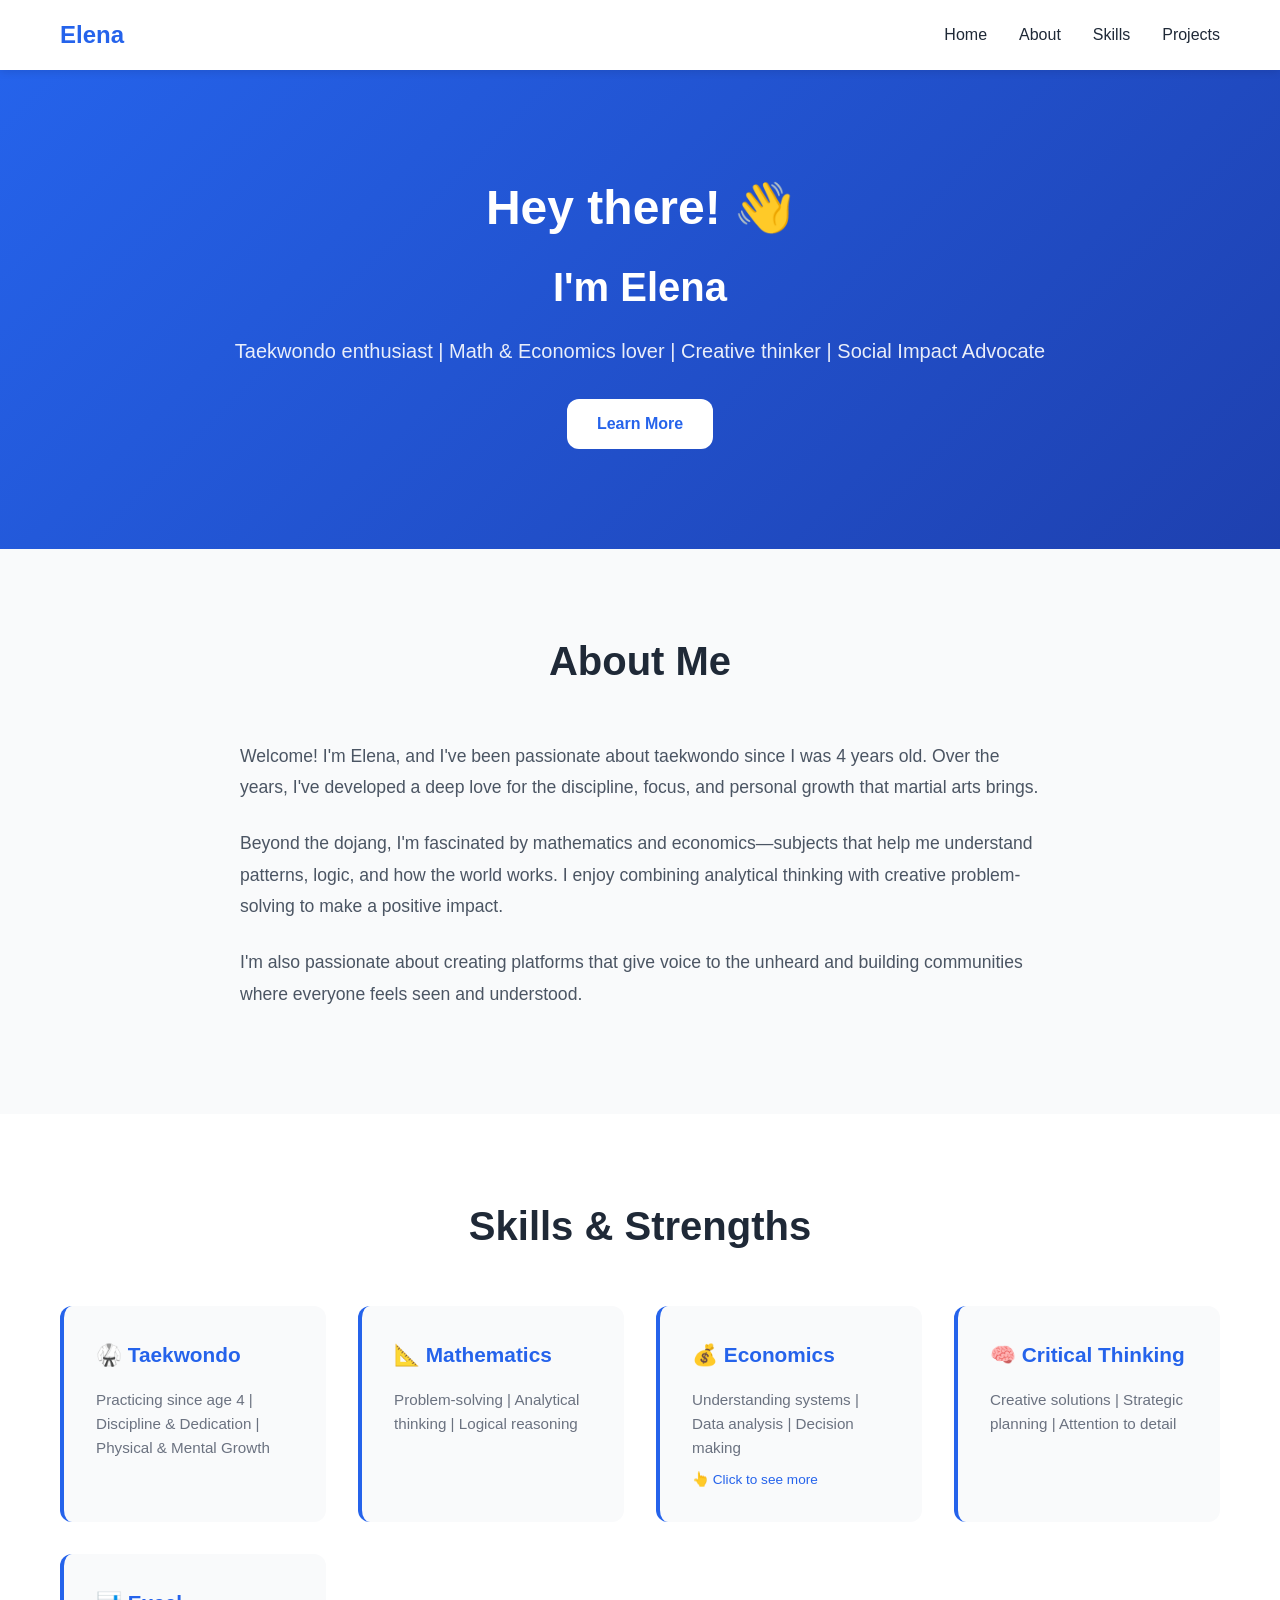
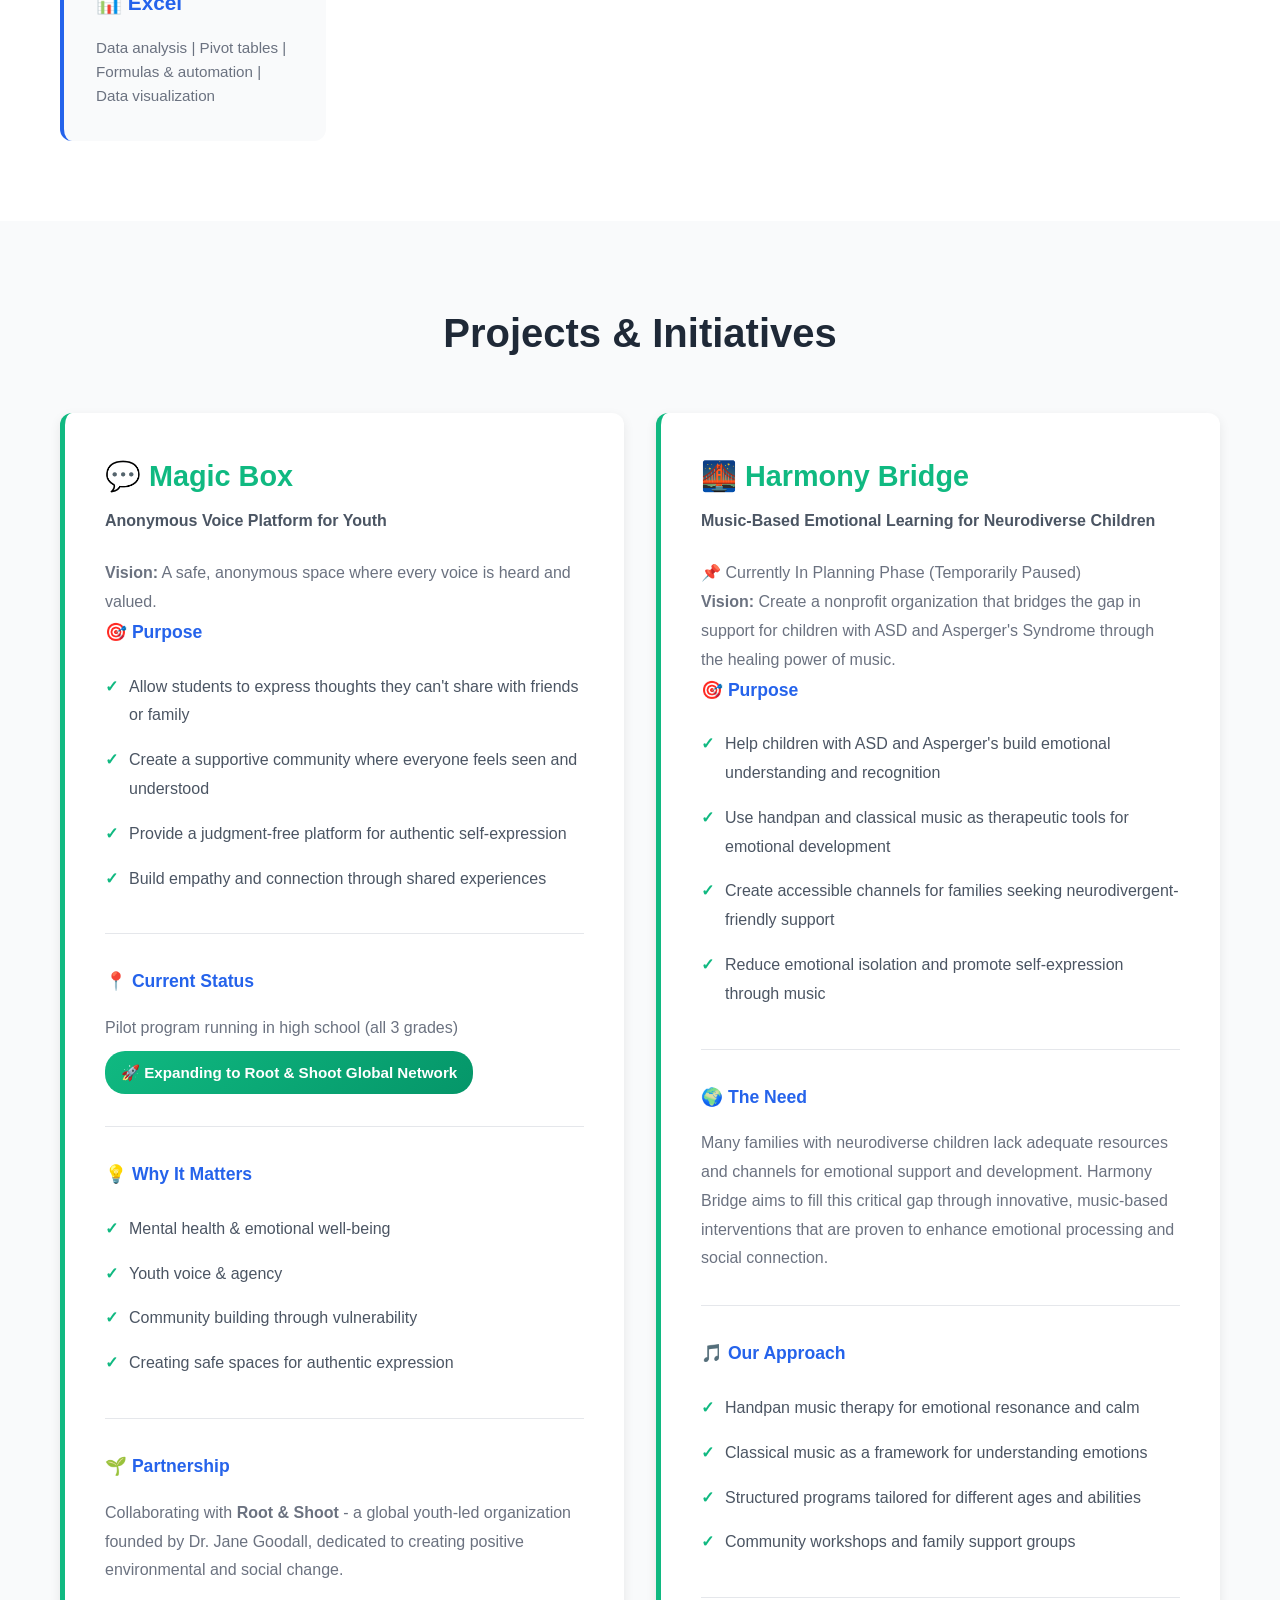
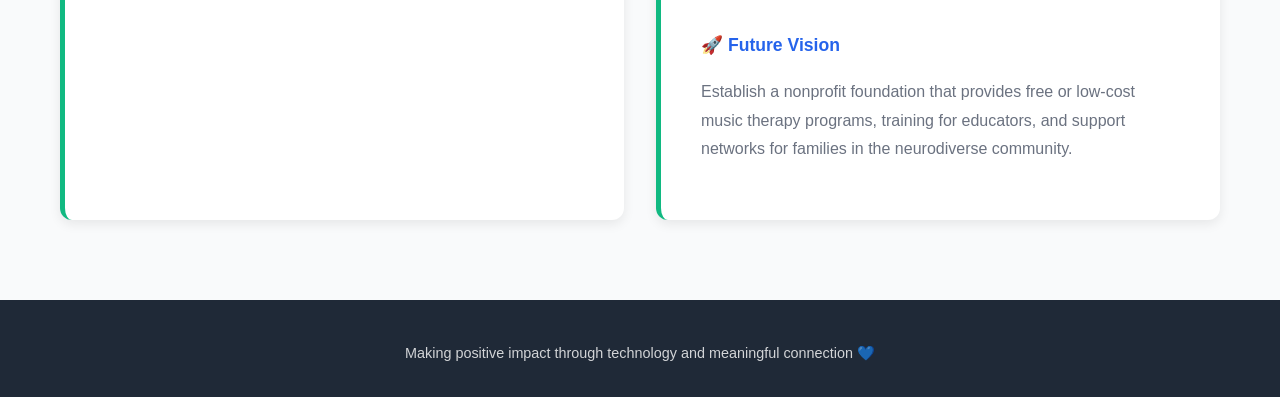
==== commit d8811800: "Add clickable Economics skill with NEC competition details and award photo modal" ====
--- a/index.html
+++ b/index.html
@@ -5,6 +5,111 @@
     <meta name="viewport" content="width=device-width, initial-scale=1.0">
     <title>Elena - Portfolio</title>
     <link rel="stylesheet" href="styles.css">
+    <style>
+        /* Modal styles */
+        .modal {
+            display: none;
+            position: fixed;
+            z-index: 1000;
+            left: 0;
+            top: 0;
+            width: 100%;
+            height: 100%;
+            background-color: rgba(0, 0, 0, 0.5);
+            animation: fadeIn 0.3s ease;
+        }
+
+        .modal-content {
+            background-color: #f9fafb;
+            margin: 5% auto;
+            padding: 2rem;
+            border-radius: 12px;
+            width: 90%;
+            max-width: 800px;
+            box-shadow: 0 10px 40px rgba(0, 0, 0, 0.2);
+            animation: slideIn 0.3s ease;
+        }
+
+        .close-btn {
+            color: #6b7280;
+            float: right;
+            font-size: 2rem;
+            font-weight: bold;
+            cursor: pointer;
+            transition: color 0.3s ease;
+        }
+
+        .close-btn:hover {
+            color: #2563eb;
+        }
+
+        .modal-title {
+            color: #2563eb;
+            font-size: 2rem;
+            margin-bottom: 1rem;
+            clear: both;
+        }
+
+        .modal-image {
+            width: 100%;
+            max-width: 600px;
+            margin: 1.5rem 0;
+            border-radius: 8px;
+            box-shadow: 0 4px 12px rgba(0, 0, 0, 0.1);
+        }
+
+        .modal-text {
+            color: #4b5563;
+            line-height: 1.8;
+            font-size: 1rem;
+        }
+
+        .modal-text h3 {
+            color: #2563eb;
+            margin-top: 1.5rem;
+            margin-bottom: 0.5rem;
+            font-size: 1.2rem;
+        }
+
+        .modal-text ul {
+            margin-left: 1.5rem;
+            margin-bottom: 1rem;
+        }
+
+        .modal-text li {
+            margin-bottom: 0.5rem;
+        }
+
+        @keyframes fadeIn {
+            from {
+                opacity: 0;
+            }
+            to {
+                opacity: 1;
+            }
+        }
+
+        @keyframes slideIn {
+            from {
+                transform: translateY(-50px);
+                opacity: 0;
+            }
+            to {
+                transform: translateY(0);
+                opacity: 1;
+            }
+        }
+
+        .clickable-skill {
+            cursor: pointer;
+            transition: all 0.3s ease;
+        }
+
+        .clickable-skill:hover {
+            transform: translateY(-8px);
+            box-shadow: 0 12px 30px rgba(37, 99, 235, 0.3) !important;
+        }
+    </style>
 </head>
 <body>
     <nav class="navbar">
@@ -55,9 +160,10 @@
                     <h3>📐 Mathematics</h3>
                     <p>Problem-solving | Analytical thinking | Logical reasoning</p>
                 </div>
-                <div class="skill-card">
+                <div class="skill-card clickable-skill" onclick="openEconomicsModal()">
                     <h3>💰 Economics</h3>
                     <p>Understanding systems | Data analysis | Decision making</p>
+                    <p style="font-size: 0.85rem; color: #2563eb; margin-top: 0.5rem;">👆 Click to see more</p>
                 </div>
                 <div class="skill-card">
                     <h3>🧠 Critical Thinking</h3>
@@ -70,6 +176,32 @@
             </div>
         </div>
     </section>
+
+    <!-- Economics Modal -->
+    <div id="economicsModal" class="modal">
+        <div class="modal-content">
+            <span class="close-btn" onclick="closeEconomicsModal()">&times;</span>
+            <h2 class="modal-title">💰 Economics & Achievements</h2>
+            
+            <div class="modal-text">
+                <h3>🏆 NEC Global Competition</h3>
+                <p>Participated in the NEC (National Economy Challenge) Global Competition representing my school. This was an exceptional opportunity to apply economics principles to real-world problems and compete with talented students from around the world.</p>
+                
+                <img src="https://raw.githubusercontent.com/echeng525/portfolio/main/nec-award.jpg" alt="NEC Competition Award" class="modal-image">
+                
+                <h3>📊 Core Competencies</h3>
+                <ul>
+                    <li><strong>Data Analysis:</strong> Interpret complex economic data and trends</li>
+                    <li><strong>System Thinking:</strong> Understand interconnected economic systems and markets</li>
+                    <li><strong>Decision Making:</strong> Make informed decisions based on economic principles</li>
+                    <li><strong>Problem Solving:</strong> Apply economic theories to solve real-world challenges</li>
+                </ul>
+
+                <h3>🎓 What I'm Passionate About</h3>
+                <p>Economics fascinates me because it's the language of how the world works. From individual choices to global markets, understanding economic principles helps me make sense of society and contribute to meaningful solutions. My NEC experience reinforced my commitment to using economics as a tool for positive change.</p>
+            </div>
+        </div>
+    </div>
 
     <section id="projects" class="projects">
         <div class="container">
@@ -161,5 +293,22 @@
             <p style="margin-top: 10px; font-size: 0.9rem; opacity: 0.8;">Making positive impact through technology and meaningful connection 💙</p>
         </div>
     </footer>
+
+    <script>
+        function openEconomicsModal() {
+            document.getElementById('economicsModal').style.display = 'block';
+        }
+
+        function closeEconomicsModal() {
+            document.getElementById('economicsModal').style.display = 'none';
+        }
+
+        window.onclick = function(event) {
+            let modal = document.getElementById('economicsModal');
+            if (event.target == modal) {
+                modal.style.display = 'none';
+            }
+        }
+    </script>
 </body>
 </html>
